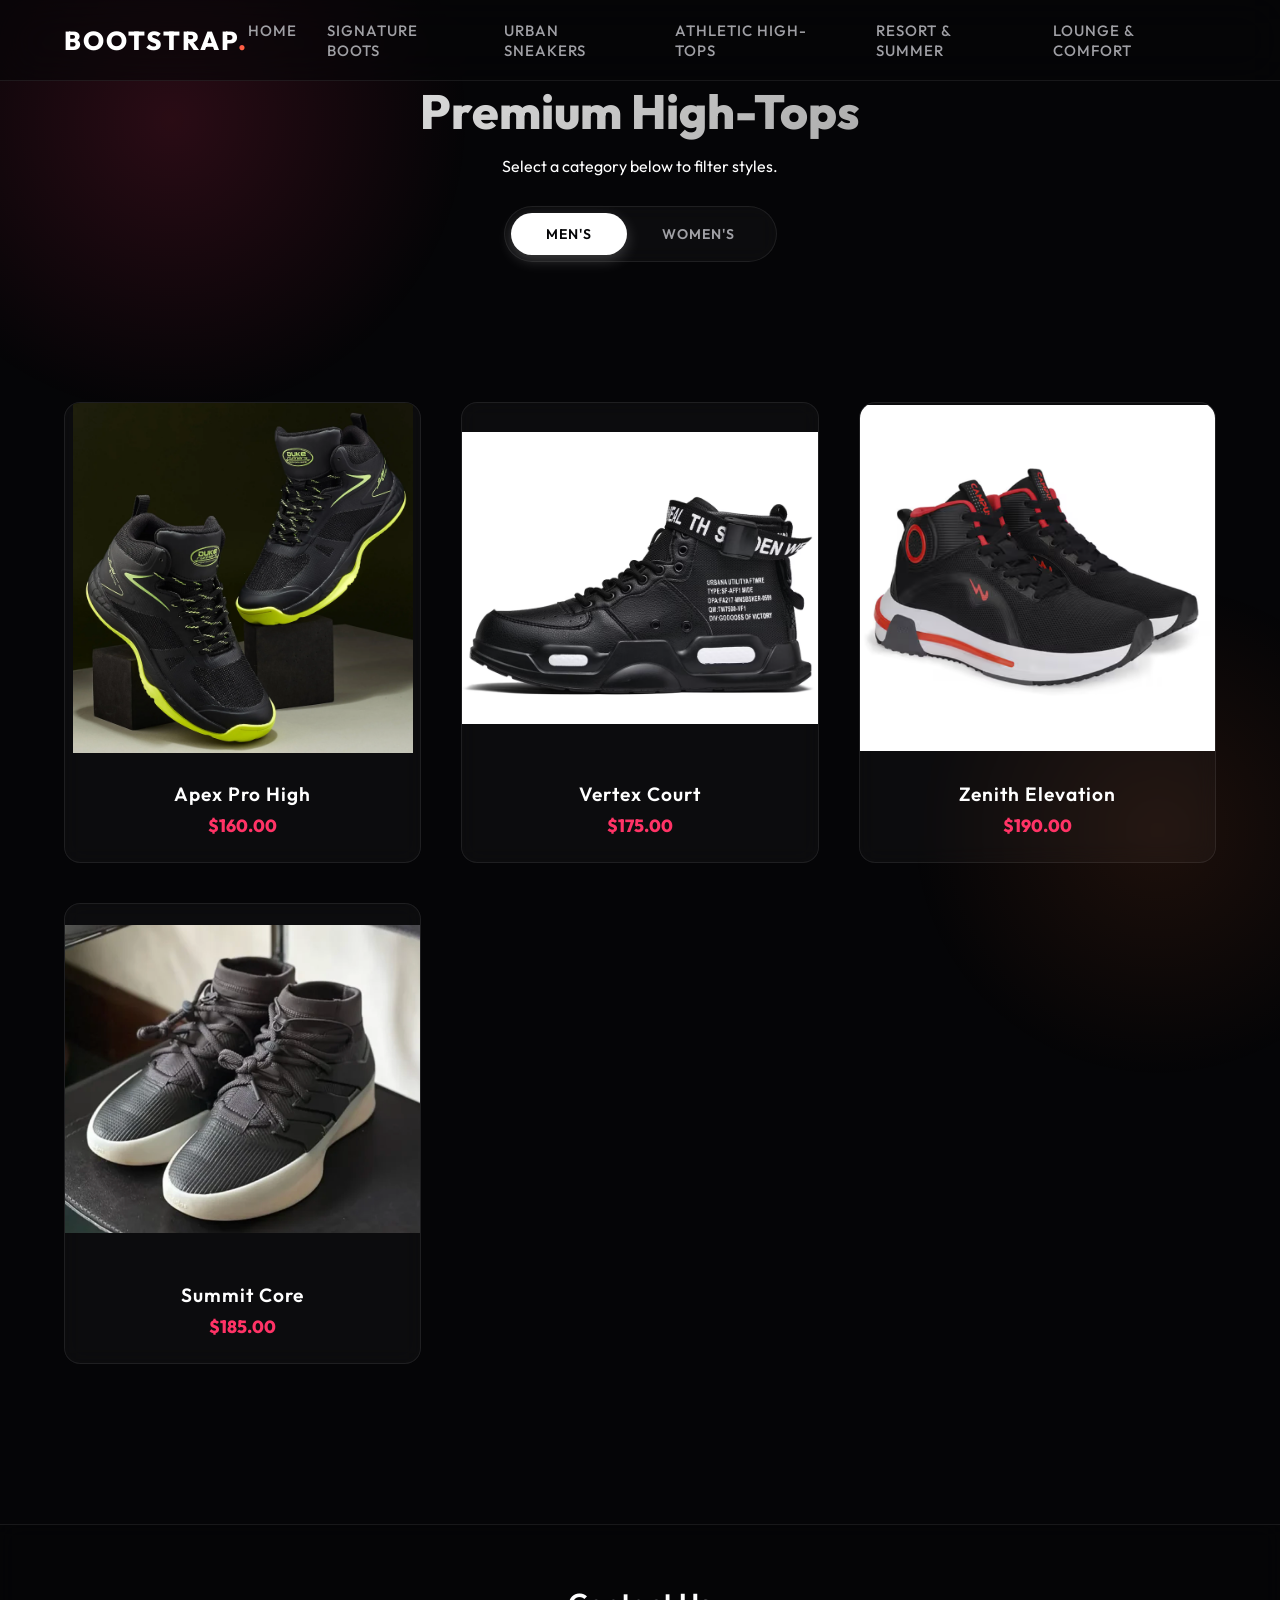
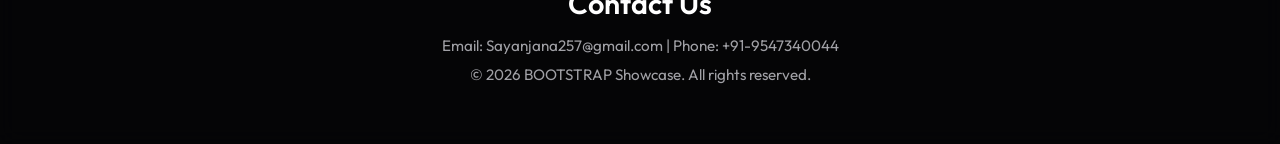
==== pages/athletic-hightops.html @ a7b80b34 "feat: complete showcase revamp with new branding, organized images, and premium product details Deta" ====
<!DOCTYPE html>
<html lang="en">
<head>
    <meta charset="UTF-8">
    <meta name="viewport" content="width=device-width, initial-scale=1.0">
    <title>High-Tops | Showcase</title>
    <link rel="preconnect" href="https://fonts.googleapis.com">
    <link rel="preconnect" href="https://fonts.gstatic.com" crossorigin>
    <link href="https://fonts.googleapis.com/css2?family=Outfit:wght@300;400;600;800&display=swap" rel="stylesheet">
    <link rel="stylesheet" href="../css/style.css">
</head>
<body>
    <nav class="navbar">
        <div class="logo">BOOTSTRAP<span>.</span></div>
        <div class="hamburger">
            <span></span>
            <span></span>
            <span></span>
        </div>
        <ul class="nav-links">
            <li><a href="../index.html">Home</a></li>
            <li><a href="signature-boots.html">Signature Boots</a></li>
            <li><a href="urban-sneakers.html">Urban Sneakers</a></li>
            <li><a href="athletic-hightops.html" class="active-link">Athletic High-Tops</a></li>
            <li><a href="resort-summer.html">Resort & Summer</a></li>
            <li><a href="lounge-comfort.html">Lounge & Comfort</a></li>
        </ul>
    </nav>

    <section class="shop-header fade-in">
        <h1>Premium High-Tops</h1>
        <p>Select a category below to filter styles.</p>
        
        <div class="toggle-container">
            <button id="btn-men" class="toggle-btn active">Men's</button>
            <button id="btn-women" class="toggle-btn">Women's</button>
        </div>
    </section>

    <section class="products-section">
        <div class="grid-container" id="product-grid">
            <div class="product-card item-men fade-in">
                <img src="../images/Athletic%20High-Tops/Men/1.png" alt="Men's Shoe">
                <div class="product-info"><h3>Apex Pro High</h3><p>$160.00</p></div>
            </div>
            <div class="product-card item-men fade-in">
                <img src="../images/Athletic%20High-Tops/Men/2.png" alt="Men's Shoe">
                <div class="product-info"><h3>Vertex Court</h3><p>$175.00</p></div>
            </div>
            <div class="product-card item-men fade-in">
                <img src="../images/Athletic%20High-Tops/Men/3.png" alt="Men's Shoe">
                <div class="product-info"><h3>Zenith Elevation</h3><p>$190.00</p></div>
            </div>
            <div class="product-card item-men fade-in">
                <img src="../images/Athletic%20High-Tops/Men/4.png" alt="Men's Shoe">
                <div class="product-info"><h3>Summit Core</h3><p>$185.00</p></div>
            </div>
            <div class="product-card item-women fade-in hidden-on-load">
                <img src="../images/Athletic%20High-Tops/Women/1.png" alt="Women's Shoe">
                <div class="product-info"><h3>Aura Court Classic</h3><p>$155.00</p></div>
            </div>
            <div class="product-card item-women fade-in hidden-on-load">
                <img src="../images/Athletic%20High-Tops/Women/2.png" alt="Women's Shoe">
                <div class="product-info"><h3>Nova Flight High</h3><p>$170.00</p></div>
            </div>
            <div class="product-card item-women fade-in hidden-on-load">
                <img src="../images/Athletic%20High-Tops/Women/3.png" alt="Women's Shoe">
                <div class="product-info"><h3>Stella Elevate</h3><p>$180.00</p></div>
            </div>
            <div class="product-card item-women fade-in hidden-on-load">
                <img src="../images/Athletic%20High-Tops/Women/4.png" alt="Women's Shoe">
                <div class="product-info"><h3>Lyra Flex High</h3><p>$165.00</p></div>
            </div>
        </div>
    </section>

    <footer class="footer">
        <h2>Contact Us</h2>
        <p>Email: Sayanjana257@gmail.com | Phone: +91-9547340044</p>
        <p>&copy; 2026 BOOTSTRAP Showcase. All rights reserved.</p>
    </footer>

    <script src="../js/script.js"></script>
</body>
</html>
---- css/style.css ----
/* Base Resets & Variables */
:root {
    --bg-dark: #050507;
    --surface: rgba(255, 255, 255, 0.03);
    --surface-hover: rgba(255, 255, 255, 0.08);
    --accent-gradient: linear-gradient(135deg, #ff3366, #ff7733);
    --accent: #ff3366;
    --text-main: #ffffff;
    --text-muted: #a0a0a5;
    --border-color: rgba(255, 255, 255, 0.08);
    --transition: all 0.5s cubic-bezier(0.16, 1, 0.3, 1);
}

* {
    margin: 0;
    padding: 0;
    box-sizing: border-box;
    font-family: 'Outfit', sans-serif;
}

body {
    background-color: var(--bg-dark);
    color: var(--text-main);
    overflow-x: hidden;
    position: relative;
}

/* Background Ambient Glow */
body::before {
    content: '';
    position: fixed;
    top: -20%;
    left: -10%;
    width: 600px;
    height: 600px;
    background: radial-gradient(circle, rgba(255,51,102,0.15) 0%, rgba(0,0,0,0) 70%);
    z-index: -1;
    pointer-events: none;
}

body::after {
    content: '';
    position: fixed;
    bottom: -20%;
    right: -10%;
    width: 500px;
    height: 500px;
    background: radial-gradient(circle, rgba(255,119,51,0.1) 0%, rgba(0,0,0,0) 70%);
    z-index: -1;
    pointer-events: none;
}

/* Navigation */
.navbar {
    display: flex;
    justify-content: space-between;
    align-items: center;
    padding: 20px 5vw;
    background: rgba(5, 5, 7, 0.6);
    position: sticky;
    top: 0;
    z-index: 1000;
    backdrop-filter: blur(20px);
    -webkit-backdrop-filter: blur(20px);
    border-bottom: 1px solid var(--border-color);
}

.logo {
    font-size: 26px;
    font-weight: 800;
    letter-spacing: 2px;
}

.logo span {
    background: var(--accent-gradient);
    -webkit-background-clip: text;
    -webkit-text-fill-color: transparent;
}

.nav-links {
    list-style: none;
    display: flex;
    gap: 30px;
}

.nav-links a {
    color: var(--text-muted);
    text-decoration: none;
    font-weight: 500;
    font-size: 15px;
    text-transform: uppercase;
    letter-spacing: 1px;
    transition: var(--transition);
    position: relative;
}

.nav-links a::after {
    content: '';
    position: absolute;
    width: 0;
    height: 2px;
    bottom: -5px;
    left: 0;
    background: var(--accent-gradient);
    transition: var(--transition);
    border-radius: 2px;
}

.nav-links a:hover, .active-link {
    color: var(--text-main);
}

.nav-links a:hover::after, .active-link::after {
    width: 100%;
}

/* Hero Section */
.hero {
    height: 80vh;
    display: flex;
    align-items: center;
    justify-content: center;
    text-align: center;
    position: relative;
}

.hero h1 {
    font-size: 5rem;
    font-weight: 800;
    margin-bottom: 20px;
    text-transform: uppercase;
    letter-spacing: 4px;
    background: linear-gradient(180deg, #fff, #a0a0a5);
    -webkit-background-clip: text;
    -webkit-text-fill-color: transparent;
    text-shadow: 0 10px 30px rgba(0,0,0,0.5);
}

.hero p {
    color: var(--text-muted);
    font-size: 1.4rem;
    margin-bottom: 40px;
    max-width: 600px;
    margin-left: auto;
    margin-right: auto;
}

.btn {
    padding: 16px 40px;
    background: var(--accent-gradient);
    color: #fff;
    text-decoration: none;
    font-weight: 600;
    font-size: 16px;
    border-radius: 30px;
    text-transform: uppercase;
    letter-spacing: 1.5px;
    transition: var(--transition);
    box-shadow: 0 10px 20px rgba(255, 51, 102, 0.3);
    display: inline-block;
}

.btn:hover {
    transform: translateY(-3px);
    box-shadow: 0 15px 25px rgba(255, 51, 102, 0.5);
}

/* Grids & Cards */
.categories-section, .products-section {
    padding: 80px 5vw;
}

.section-title, .shop-header {
    text-align: center;
    margin-bottom: 60px;
}

.section-title {
    font-size: 2.5rem;
    font-weight: 600;
}

.shop-header h1 {
    font-size: 3rem;
    font-weight: 800;
    background: linear-gradient(135deg, #fff, #888);
    -webkit-background-clip: text;
    -webkit-text-fill-color: transparent;
    margin-bottom: 15px;
}

.grid-container {
    display: grid;
    grid-template-columns: repeat(auto-fit, minmax(280px, 1fr));
    gap: 40px;
}

.category-card, .product-card {
    background: var(--surface);
    border-radius: 16px;
    overflow: hidden;
    position: relative;
    cursor: pointer;
    transition: var(--transition);
    border: 1px solid var(--border-color);
    backdrop-filter: blur(10px);
}

.category-card:hover, .product-card:hover {
    transform: translateY(-10px);
    border-color: rgba(255,255,255,0.2);
    box-shadow: 0 20px 40px rgba(0,0,0,0.4), 0 0 20px rgba(255,51,102,0.1);
    background: var(--surface-hover);
}

.category-card img, .product-card img {
    width: 100%;
    height: 350px;
    object-fit: contain;
    transition: transform 0.6s cubic-bezier(0.16, 1, 0.3, 1);
}

.category-card:hover img, .product-card:hover img {
    transform: scale(1.08);
}

.card-overlay {
    position: absolute;
    bottom: 0;
    width: 100%;
    padding: 40px 20px 20px;
    background: linear-gradient(transparent, rgba(0,0,0,0.9));
    pointer-events: none;
}

.card-overlay h3 {
    color: #ffffff;
    text-transform: uppercase;
    letter-spacing: 2px;
    font-weight: 600;
    font-size: 1.5rem;
}

.product-info {
    padding: 25px;
    text-align: center;
}

.product-info h3 {
    font-size: 1.2rem;
    font-weight: 600;
    margin-bottom: 8px;
    letter-spacing: 1px;
}

.product-info p {
    color: var(--accent);
    font-weight: 800;
    font-size: 1.1rem;
}

/* Toggle Buttons */
.toggle-container {
    margin-top: 30px;
    display: inline-flex;
    background: var(--surface);
    border-radius: 40px;
    padding: 6px;
    border: 1px solid var(--border-color);
    backdrop-filter: blur(10px);
}

.toggle-btn {
    background: transparent;
    color: var(--text-muted);
    border: none;
    padding: 12px 35px;
    border-radius: 30px;
    cursor: pointer;
    font-weight: 600;
    font-size: 14px;
    text-transform: uppercase;
    letter-spacing: 1px;
    transition: var(--transition);
}

.toggle-btn.active {
    background: var(--text-main);
    color: var(--bg-dark);
    box-shadow: 0 5px 15px rgba(255,255,255,0.2);
}

.toggle-btn:not(.active):hover {
    color: var(--text-main);
}

/* Utilities & Animations */
.hidden-on-load {
    display: none;
}

.fade-in {
    opacity: 0;
    transform: translateY(40px);
    transition: opacity 1s cubic-bezier(0.16, 1, 0.3, 1), transform 1s cubic-bezier(0.16, 1, 0.3, 1);
}

.fade-in.appear {
    opacity: 1;
    transform: translateY(0);
}

.footer {
    text-align: center;
    padding: 60px 5vw;
    background: rgba(5, 5, 7, 0.8);
    border-top: 1px solid var(--border-color);
    margin-top: 80px;
    backdrop-filter: blur(10px);
}

.footer h2 {
    font-weight: 600;
    margin-bottom: 15px;
    font-size: 1.8rem;
}

.footer p {
    color: var(--text-muted);
    margin-top: 10px;
    font-size: 0.95rem;
}
/* Responsive Media Queries */
.hamburger {
    display: none;
    flex-direction: column;
    cursor: pointer;
    gap: 5px;
    z-index: 1001;
}

.hamburger span {
    width: 25px;
    height: 3px;
    background-color: var(--text-main);
    transition: var(--transition);
}

@media (max-width: 768px) {
    .hamburger {
        display: flex;
    }

    .nav-links {
        position: fixed;
        top: 0;
        right: -100%;
        height: 100vh;
        width: 250px;
        background: rgba(5, 5, 7, 0.95);
        flex-direction: column;
        align-items: center;
        justify-content: center;
        transition: right 0.5s ease;
        backdrop-filter: blur(20px);
        -webkit-backdrop-filter: blur(20px);
        box-shadow: -5px 0 15px rgba(0,0,0,0.5);
    }

    .nav-links.nav-active {
        right: 0;
    }

    /* Hamburger Animation */
    .hamburger.toggle span:nth-child(1) {
        transform: rotate(-45deg) translate(-5px, 6px);
    }
    .hamburger.toggle span:nth-child(2) {
        opacity: 0;
    }
    .hamburger.toggle span:nth-child(3) {
        transform: rotate(45deg) translate(-5px, -6px);
    }

    /* Text Adjustments */
    .hero h1 {
        font-size: 3rem;
        letter-spacing: 2px;
    }
    .hero p {
        font-size: 1.1rem;
        padding: 0 20px;
    }
    
    .section-title {
        font-size: 2rem;
    }
    .shop-header h1 {
        font-size: 2.2rem;
    }
    .toggle-container {
        flex-direction: column;
        width: 80%;
        margin: 0 auto;
    }
    .toggle-btn {
        width: 100%;
        margin-bottom: 5px;
    }
}
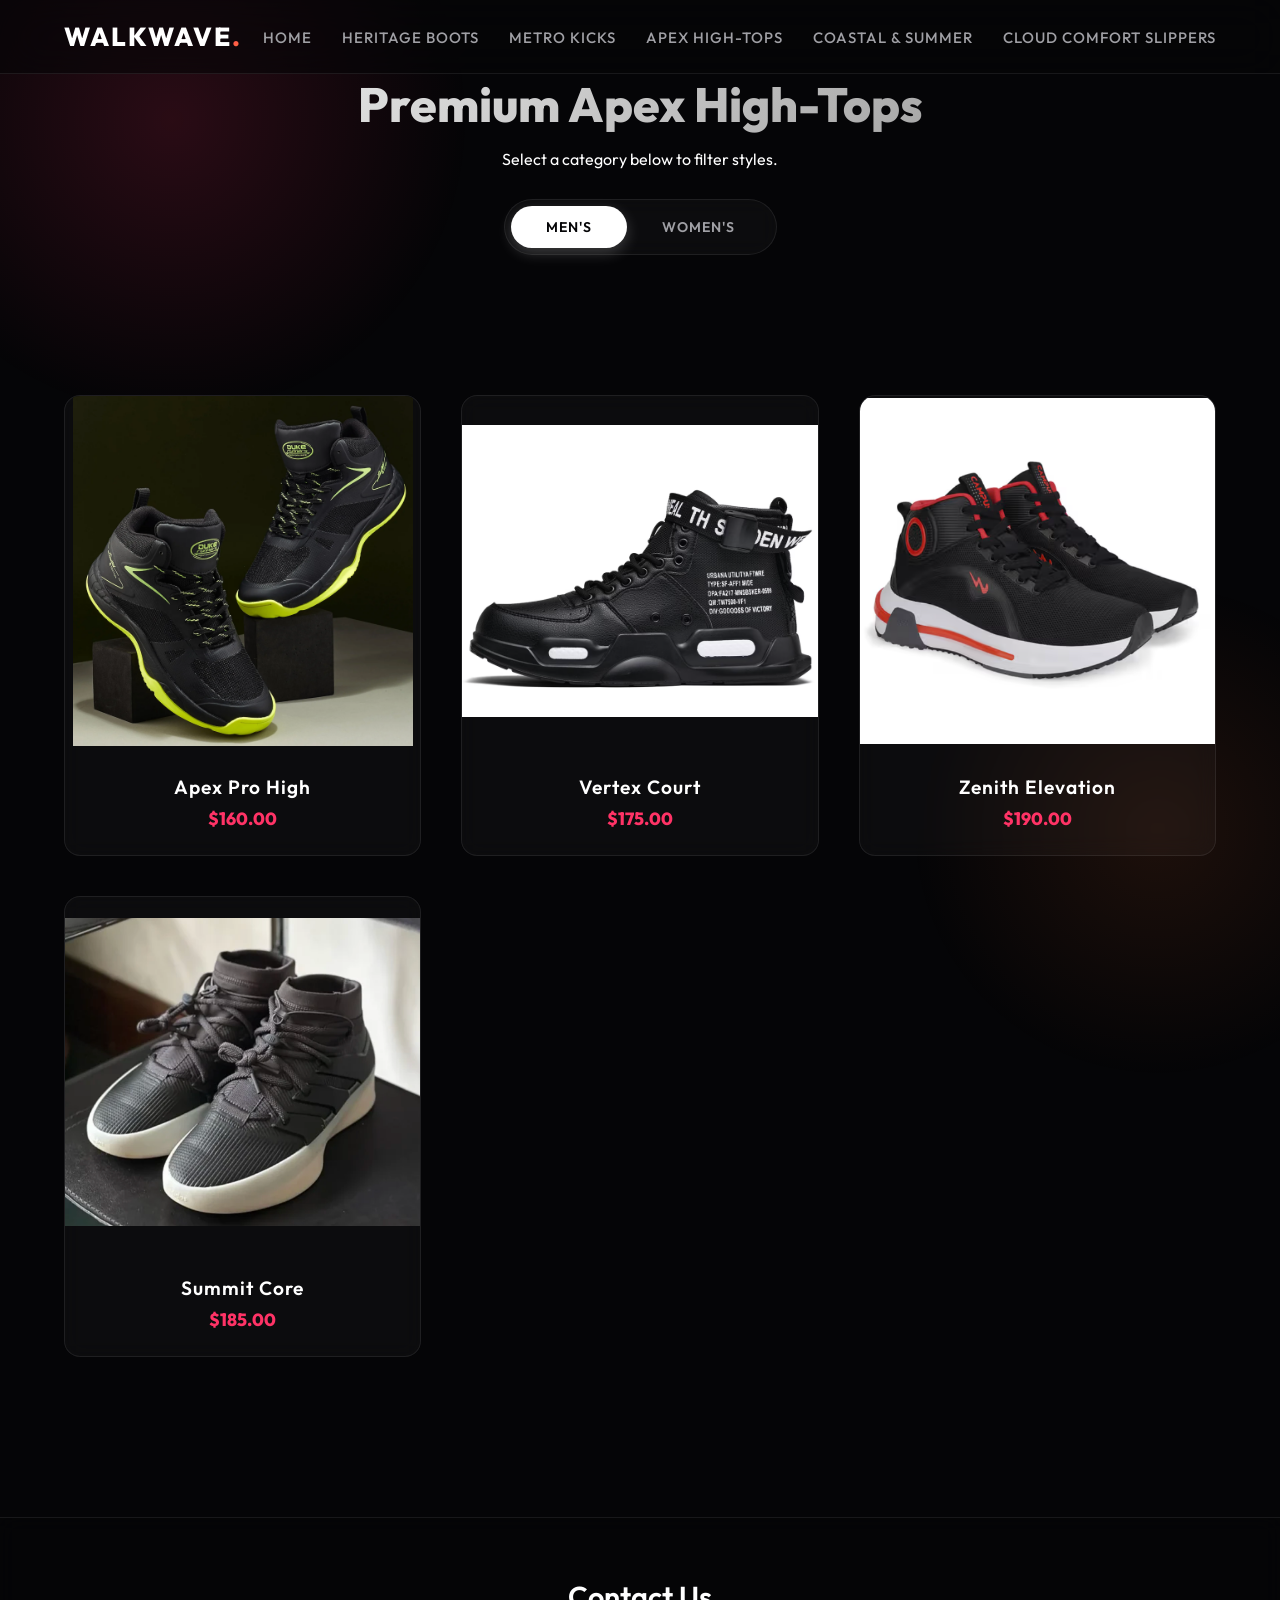
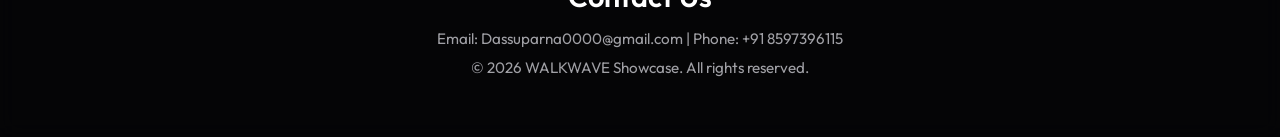
==== commit 14d163a1: "Initial commit" ====
--- a/pages/athletic-hightops.html
+++ b/pages/athletic-hightops.html
@@ -3,7 +3,7 @@
 <head>
     <meta charset="UTF-8">
     <meta name="viewport" content="width=device-width, initial-scale=1.0">
-    <title>High-Tops | Showcase</title>
+    <title>WALKWAVE | High-Tops</title>
     <link rel="preconnect" href="https://fonts.googleapis.com">
     <link rel="preconnect" href="https://fonts.gstatic.com" crossorigin>
     <link href="https://fonts.googleapis.com/css2?family=Outfit:wght@300;400;600;800&display=swap" rel="stylesheet">
@@ -11,7 +11,7 @@
 </head>
 <body>
     <nav class="navbar">
-        <div class="logo">BOOTSTRAP<span>.</span></div>
+        <div class="logo">WALKWAVE<span>.</span></div>
         <div class="hamburger">
             <span></span>
             <span></span>
@@ -19,16 +19,16 @@
         </div>
         <ul class="nav-links">
             <li><a href="../index.html">Home</a></li>
-            <li><a href="signature-boots.html">Signature Boots</a></li>
-            <li><a href="urban-sneakers.html">Urban Sneakers</a></li>
-            <li><a href="athletic-hightops.html" class="active-link">Athletic High-Tops</a></li>
-            <li><a href="resort-summer.html">Resort & Summer</a></li>
-            <li><a href="lounge-comfort.html">Lounge & Comfort</a></li>
+            <li><a href="signature-boots.html">Heritage Boots</a></li>
+            <li><a href="urban-sneakers.html">Metro Kicks</a></li>
+            <li><a href="athletic-hightops.html" class="active-link">Apex High-Tops</a></li>
+            <li><a href="resort-summer.html">Coastal & Summer</a></li>
+            <li><a href="lounge-comfort.html">Cloud Comfort Slippers</a></li>
         </ul>
     </nav>
 
     <section class="shop-header fade-in">
-        <h1>Premium High-Tops</h1>
+        <h1>Premium Apex High-Tops</h1>
         <p>Select a category below to filter styles.</p>
         
         <div class="toggle-container">
@@ -76,8 +76,8 @@
 
     <footer class="footer">
         <h2>Contact Us</h2>
-        <p>Email: Sayanjana257@gmail.com | Phone: +91-9547340044</p>
-        <p>&copy; 2026 BOOTSTRAP Showcase. All rights reserved.</p>
+        <p>Email: Dassuparna0000@gmail.com | Phone: +91 8597396115</p>
+        <p>&copy; 2026 WALKWAVE Showcase. All rights reserved.</p>
     </footer>
 
     <script src="../js/script.js"></script>
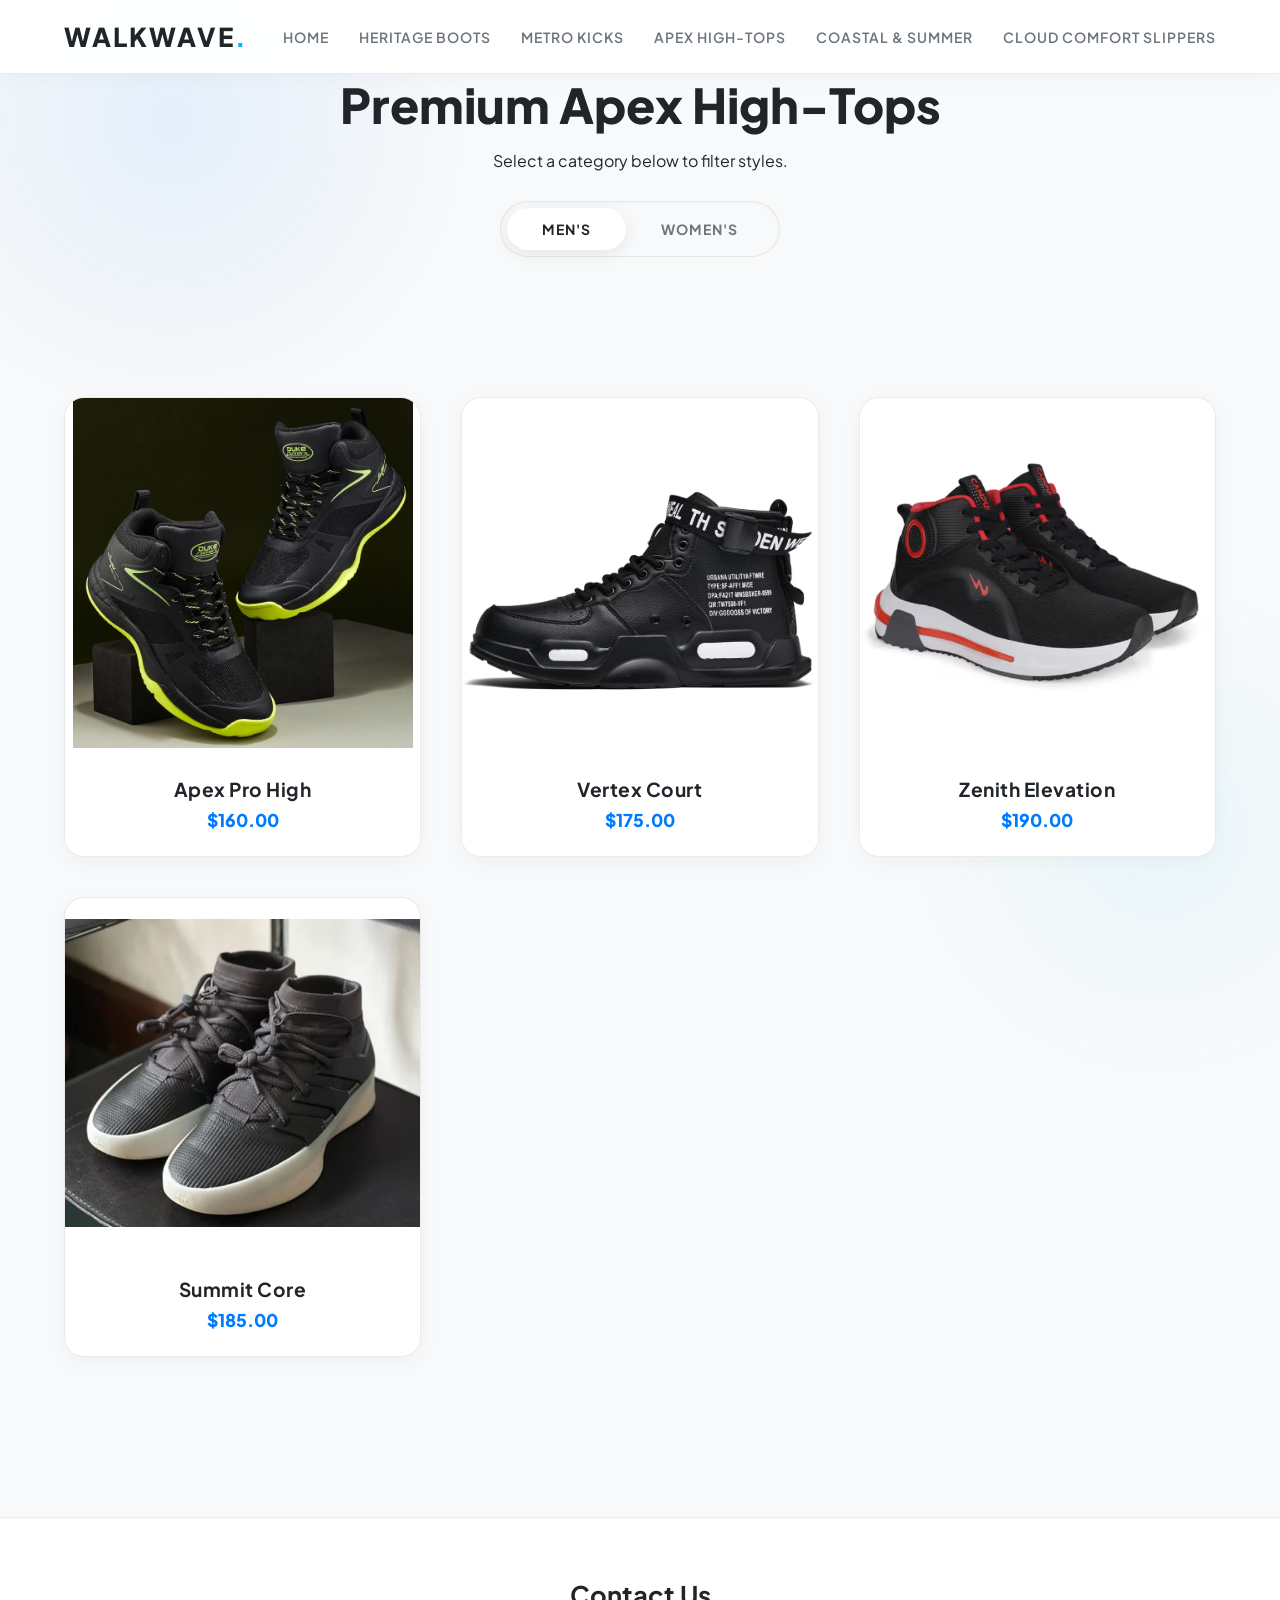
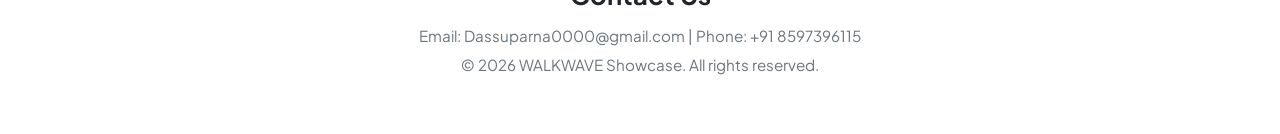
==== commit 5e50e213: "feat: complete UI redesign with light minimalist theme" ====
--- a/pages/athletic-hightops.html
+++ b/pages/athletic-hightops.html
@@ -6,7 +6,7 @@
     <title>WALKWAVE | High-Tops</title>
     <link rel="preconnect" href="https://fonts.googleapis.com">
     <link rel="preconnect" href="https://fonts.gstatic.com" crossorigin>
-    <link href="https://fonts.googleapis.com/css2?family=Outfit:wght@300;400;600;800&display=swap" rel="stylesheet">
+    <link href="https://fonts.googleapis.com/css2?family=Plus+Jakarta+Sans:wght@300;400;600;700;800&display=swap" rel="stylesheet">
     <link rel="stylesheet" href="../css/style.css">
 </head>
 <body>
--- a/css/style.css
+++ b/css/style.css
@@ -1,13 +1,13 @@
 /* Base Resets & Variables */
 :root {
-    --bg-dark: #050507;
-    --surface: rgba(255, 255, 255, 0.03);
-    --surface-hover: rgba(255, 255, 255, 0.08);
-    --accent-gradient: linear-gradient(135deg, #ff3366, #ff7733);
-    --accent: #ff3366;
-    --text-main: #ffffff;
-    --text-muted: #a0a0a5;
-    --border-color: rgba(255, 255, 255, 0.08);
+    --bg-light: #f8f9fa;
+    --surface: #ffffff;
+    --surface-hover: #ffffff;
+    --accent-gradient: linear-gradient(135deg, #007bff, #00d2ff);
+    --accent: #007bff;
+    --text-main: #212529;
+    --text-muted: #6c757d;
+    --border-color: rgba(0, 0, 0, 0.08);
     --transition: all 0.5s cubic-bezier(0.16, 1, 0.3, 1);
 }
 
@@ -15,13 +15,17 @@
     margin: 0;
     padding: 0;
     box-sizing: border-box;
-    font-family: 'Outfit', sans-serif;
+    font-family: 'Plus Jakarta Sans', sans-serif;
+}
+
+html, body {
+    overflow-x: hidden;
+    width: 100%;
 }
 
 body {
-    background-color: var(--bg-dark);
-    color: var(--text-main);
-    overflow-x: hidden;
+    background-color: var(--bg-light);
+    color: var(--text-main);
     position: relative;
 }
 
@@ -33,7 +37,7 @@
     left: -10%;
     width: 600px;
     height: 600px;
-    background: radial-gradient(circle, rgba(255,51,102,0.15) 0%, rgba(0,0,0,0) 70%);
+    background: radial-gradient(circle, rgba(0,123,255,0.08) 0%, rgba(255,255,255,0) 70%);
     z-index: -1;
     pointer-events: none;
 }
@@ -45,7 +49,7 @@
     right: -10%;
     width: 500px;
     height: 500px;
-    background: radial-gradient(circle, rgba(255,119,51,0.1) 0%, rgba(0,0,0,0) 70%);
+    background: radial-gradient(circle, rgba(0,210,255,0.06) 0%, rgba(255,255,255,0) 70%);
     z-index: -1;
     pointer-events: none;
 }
@@ -56,13 +60,14 @@
     justify-content: space-between;
     align-items: center;
     padding: 20px 5vw;
-    background: rgba(5, 5, 7, 0.6);
+    background: rgba(255, 255, 255, 0.95);
     position: sticky;
     top: 0;
     z-index: 1000;
     backdrop-filter: blur(20px);
     -webkit-backdrop-filter: blur(20px);
     border-bottom: 1px solid var(--border-color);
+    box-shadow: 0 4px 20px rgba(0,0,0,0.03);
 }
 
 .logo {
@@ -86,8 +91,8 @@
 .nav-links a {
     color: var(--text-muted);
     text-decoration: none;
-    font-weight: 500;
-    font-size: 15px;
+    font-weight: 600;
+    font-size: 14px;
     text-transform: uppercase;
     letter-spacing: 1px;
     transition: var(--transition);
@@ -129,11 +134,8 @@
     font-weight: 800;
     margin-bottom: 20px;
     text-transform: uppercase;
-    letter-spacing: 4px;
-    background: linear-gradient(180deg, #fff, #a0a0a5);
-    -webkit-background-clip: text;
-    -webkit-text-fill-color: transparent;
-    text-shadow: 0 10px 30px rgba(0,0,0,0.5);
+    letter-spacing: 3px;
+    color: #111;
 }
 
 .hero p {
@@ -150,19 +152,19 @@
     background: var(--accent-gradient);
     color: #fff;
     text-decoration: none;
-    font-weight: 600;
-    font-size: 16px;
+    font-weight: 700;
+    font-size: 15px;
     border-radius: 30px;
     text-transform: uppercase;
     letter-spacing: 1.5px;
     transition: var(--transition);
-    box-shadow: 0 10px 20px rgba(255, 51, 102, 0.3);
+    box-shadow: 0 8px 20px rgba(0, 123, 255, 0.2);
     display: inline-block;
 }
 
 .btn:hover {
     transform: translateY(-3px);
-    box-shadow: 0 15px 25px rgba(255, 51, 102, 0.5);
+    box-shadow: 0 12px 25px rgba(0, 123, 255, 0.35);
 }
 
 /* Grids & Cards */
@@ -177,15 +179,14 @@
 
 .section-title {
     font-size: 2.5rem;
-    font-weight: 600;
+    font-weight: 700;
+    color: var(--text-main);
 }
 
 .shop-header h1 {
     font-size: 3rem;
     font-weight: 800;
-    background: linear-gradient(135deg, #fff, #888);
-    -webkit-background-clip: text;
-    -webkit-text-fill-color: transparent;
+    color: var(--text-main);
     margin-bottom: 15px;
 }
 
@@ -197,20 +198,19 @@
 
 .category-card, .product-card {
     background: var(--surface);
-    border-radius: 16px;
+    border-radius: 20px;
     overflow: hidden;
     position: relative;
     cursor: pointer;
     transition: var(--transition);
     border: 1px solid var(--border-color);
-    backdrop-filter: blur(10px);
+    box-shadow: 0 5px 20px rgba(0,0,0,0.04);
 }
 
 .category-card:hover, .product-card:hover {
     transform: translateY(-10px);
-    border-color: rgba(255,255,255,0.2);
-    box-shadow: 0 20px 40px rgba(0,0,0,0.4), 0 0 20px rgba(255,51,102,0.1);
-    background: var(--surface-hover);
+    border-color: rgba(0, 123, 255, 0.2);
+    box-shadow: 0 20px 40px rgba(0,0,0,0.08), 0 0 20px rgba(0, 123, 255, 0.1);
 }
 
 .category-card img, .product-card img {
@@ -221,7 +221,7 @@
 }
 
 .category-card:hover img, .product-card:hover img {
-    transform: scale(1.08);
+    transform: scale(1.05);
 }
 
 .card-overlay {
@@ -229,28 +229,31 @@
     bottom: 0;
     width: 100%;
     padding: 40px 20px 20px;
-    background: linear-gradient(transparent, rgba(0,0,0,0.9));
+    background: linear-gradient(transparent, rgba(255,255,255,0.98));
     pointer-events: none;
+    text-align: center;
 }
 
 .card-overlay h3 {
-    color: #ffffff;
+    color: var(--text-main);
     text-transform: uppercase;
     letter-spacing: 2px;
-    font-weight: 600;
-    font-size: 1.5rem;
+    font-weight: 700;
+    font-size: 1.3rem;
 }
 
 .product-info {
     padding: 25px;
     text-align: center;
+    background: var(--surface);
 }
 
 .product-info h3 {
     font-size: 1.2rem;
-    font-weight: 600;
+    font-weight: 700;
     margin-bottom: 8px;
-    letter-spacing: 1px;
+    letter-spacing: 0.5px;
+    color: var(--text-main);
 }
 
 .product-info p {
@@ -263,11 +266,11 @@
 .toggle-container {
     margin-top: 30px;
     display: inline-flex;
-    background: var(--surface);
+    background: var(--bg-light);
     border-radius: 40px;
     padding: 6px;
     border: 1px solid var(--border-color);
-    backdrop-filter: blur(10px);
+    box-shadow: inset 0 2px 5px rgba(0,0,0,0.02);
 }
 
 .toggle-btn {
@@ -277,7 +280,7 @@
     padding: 12px 35px;
     border-radius: 30px;
     cursor: pointer;
-    font-weight: 600;
+    font-weight: 700;
     font-size: 14px;
     text-transform: uppercase;
     letter-spacing: 1px;
@@ -285,9 +288,9 @@
 }
 
 .toggle-btn.active {
-    background: var(--text-main);
-    color: var(--bg-dark);
-    box-shadow: 0 5px 15px rgba(255,255,255,0.2);
+    background: var(--surface);
+    color: var(--text-main);
+    box-shadow: 0 4px 15px rgba(0,0,0,0.08);
 }
 
 .toggle-btn:not(.active):hover {
@@ -313,16 +316,16 @@
 .footer {
     text-align: center;
     padding: 60px 5vw;
-    background: rgba(5, 5, 7, 0.8);
+    background: rgba(255, 255, 255, 0.95);
     border-top: 1px solid var(--border-color);
     margin-top: 80px;
-    backdrop-filter: blur(10px);
 }
 
 .footer h2 {
-    font-weight: 600;
+    font-weight: 700;
     margin-bottom: 15px;
-    font-size: 1.8rem;
+    font-size: 1.6rem;
+    color: var(--text-main);
 }
 
 .footer p {
@@ -330,6 +333,7 @@
     margin-top: 10px;
     font-size: 0.95rem;
 }
+
 /* Responsive Media Queries */
 .hamburger {
     display: none;
@@ -344,6 +348,7 @@
     height: 3px;
     background-color: var(--text-main);
     transition: var(--transition);
+    border-radius: 2px;
 }
 
 @media (max-width: 768px) {
@@ -356,15 +361,13 @@
         top: 0;
         right: -100%;
         height: 100vh;
-        width: 250px;
-        background: rgba(5, 5, 7, 0.95);
+        width: 260px;
+        background: rgba(255, 255, 255, 0.98);
         flex-direction: column;
         align-items: center;
         justify-content: center;
-        transition: right 0.5s ease;
-        backdrop-filter: blur(20px);
-        -webkit-backdrop-filter: blur(20px);
-        box-shadow: -5px 0 15px rgba(0,0,0,0.5);
+        transition: right 0.5s cubic-bezier(0.16, 1, 0.3, 1);
+        box-shadow: -10px 0 30px rgba(0,0,0,0.05);
     }
 
     .nav-links.nav-active {
@@ -400,7 +403,7 @@
     }
     .toggle-container {
         flex-direction: column;
-        width: 80%;
+        width: 85%;
         margin: 0 auto;
     }
     .toggle-btn {
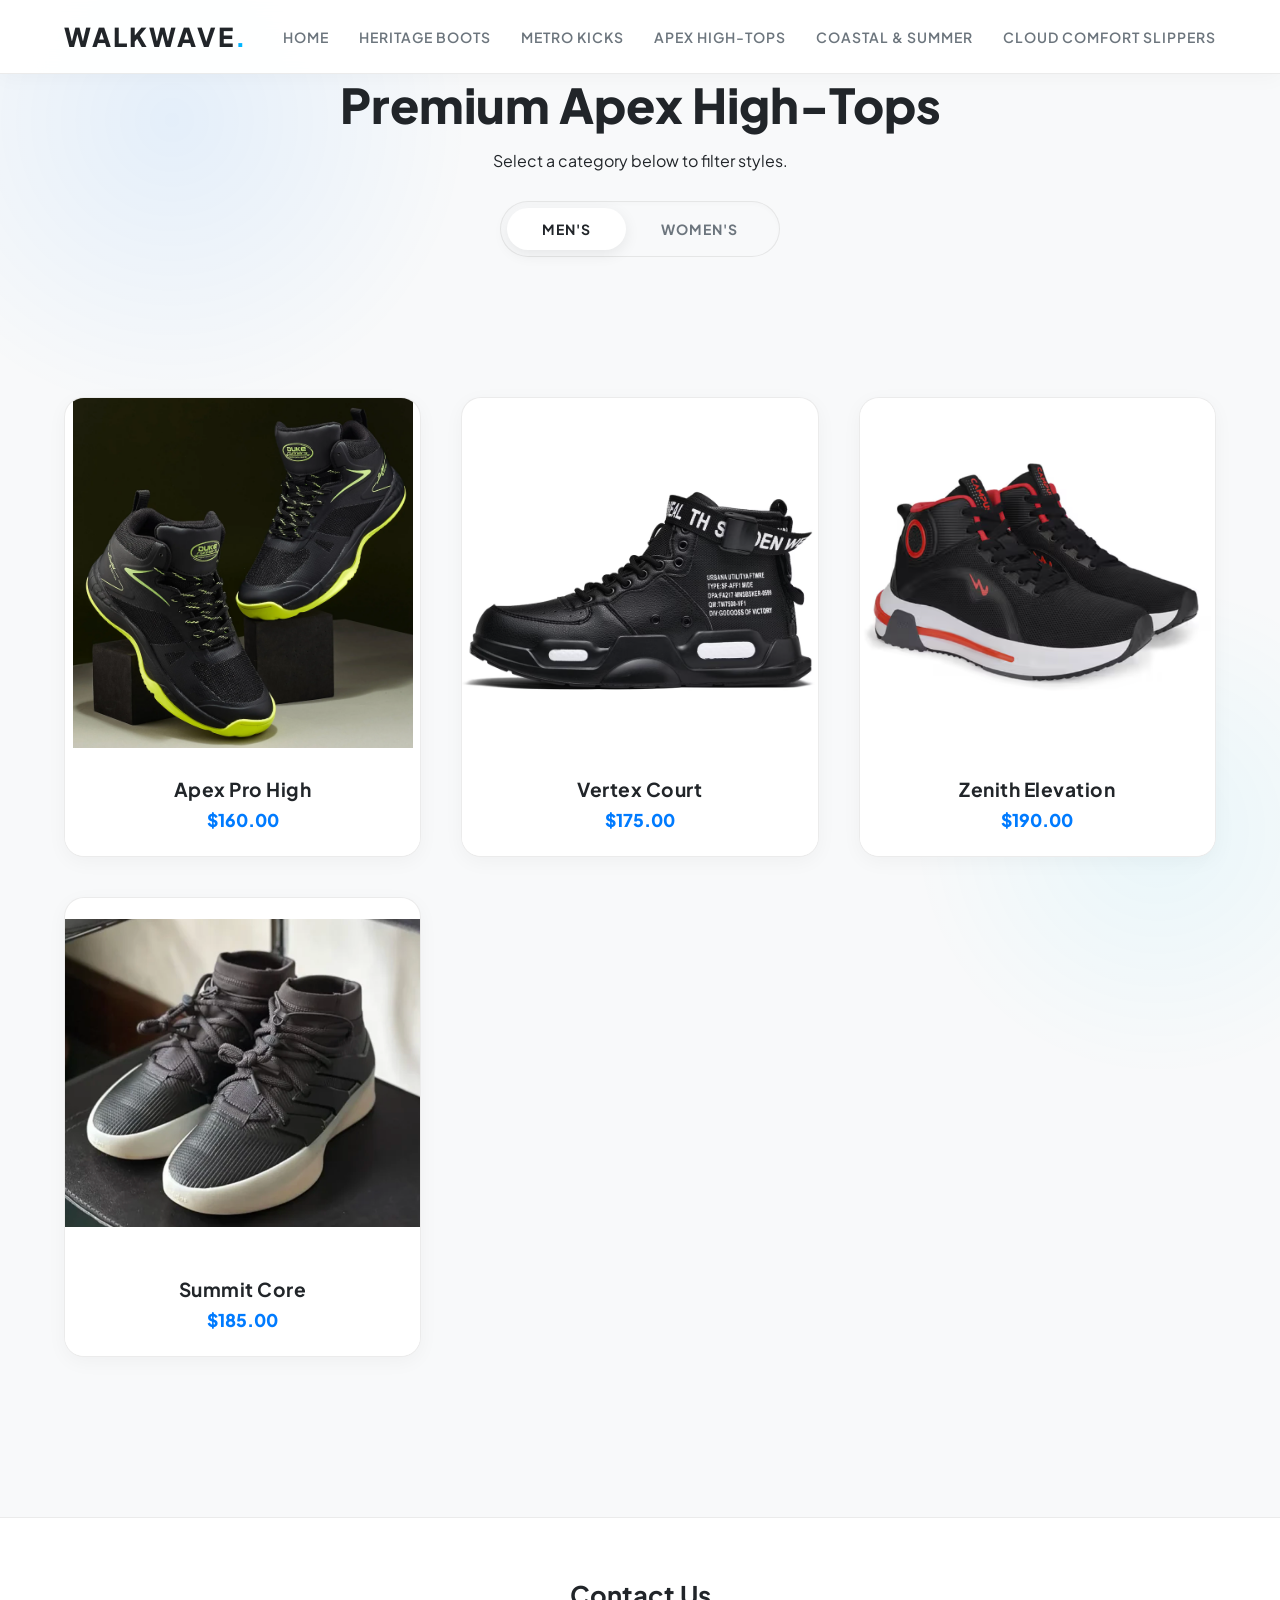
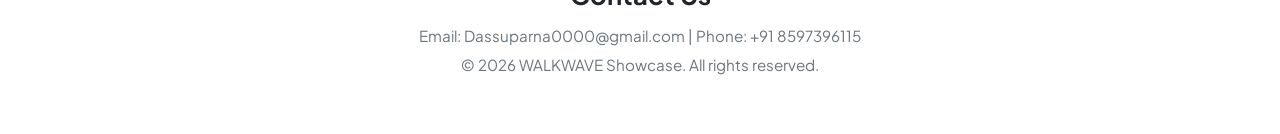
==== commit 4cfa9065: "Title svg icon added" ====
--- a/pages/athletic-hightops.html
+++ b/pages/athletic-hightops.html
@@ -8,6 +8,7 @@
     <link rel="preconnect" href="https://fonts.gstatic.com" crossorigin>
     <link href="https://fonts.googleapis.com/css2?family=Plus+Jakarta+Sans:wght@300;400;600;700;800&display=swap" rel="stylesheet">
     <link rel="stylesheet" href="../css/style.css">
+    <link rel="icon" type="image/svg+xml" href="../favicon.svg">
 </head>
 <body>
     <nav class="navbar">
